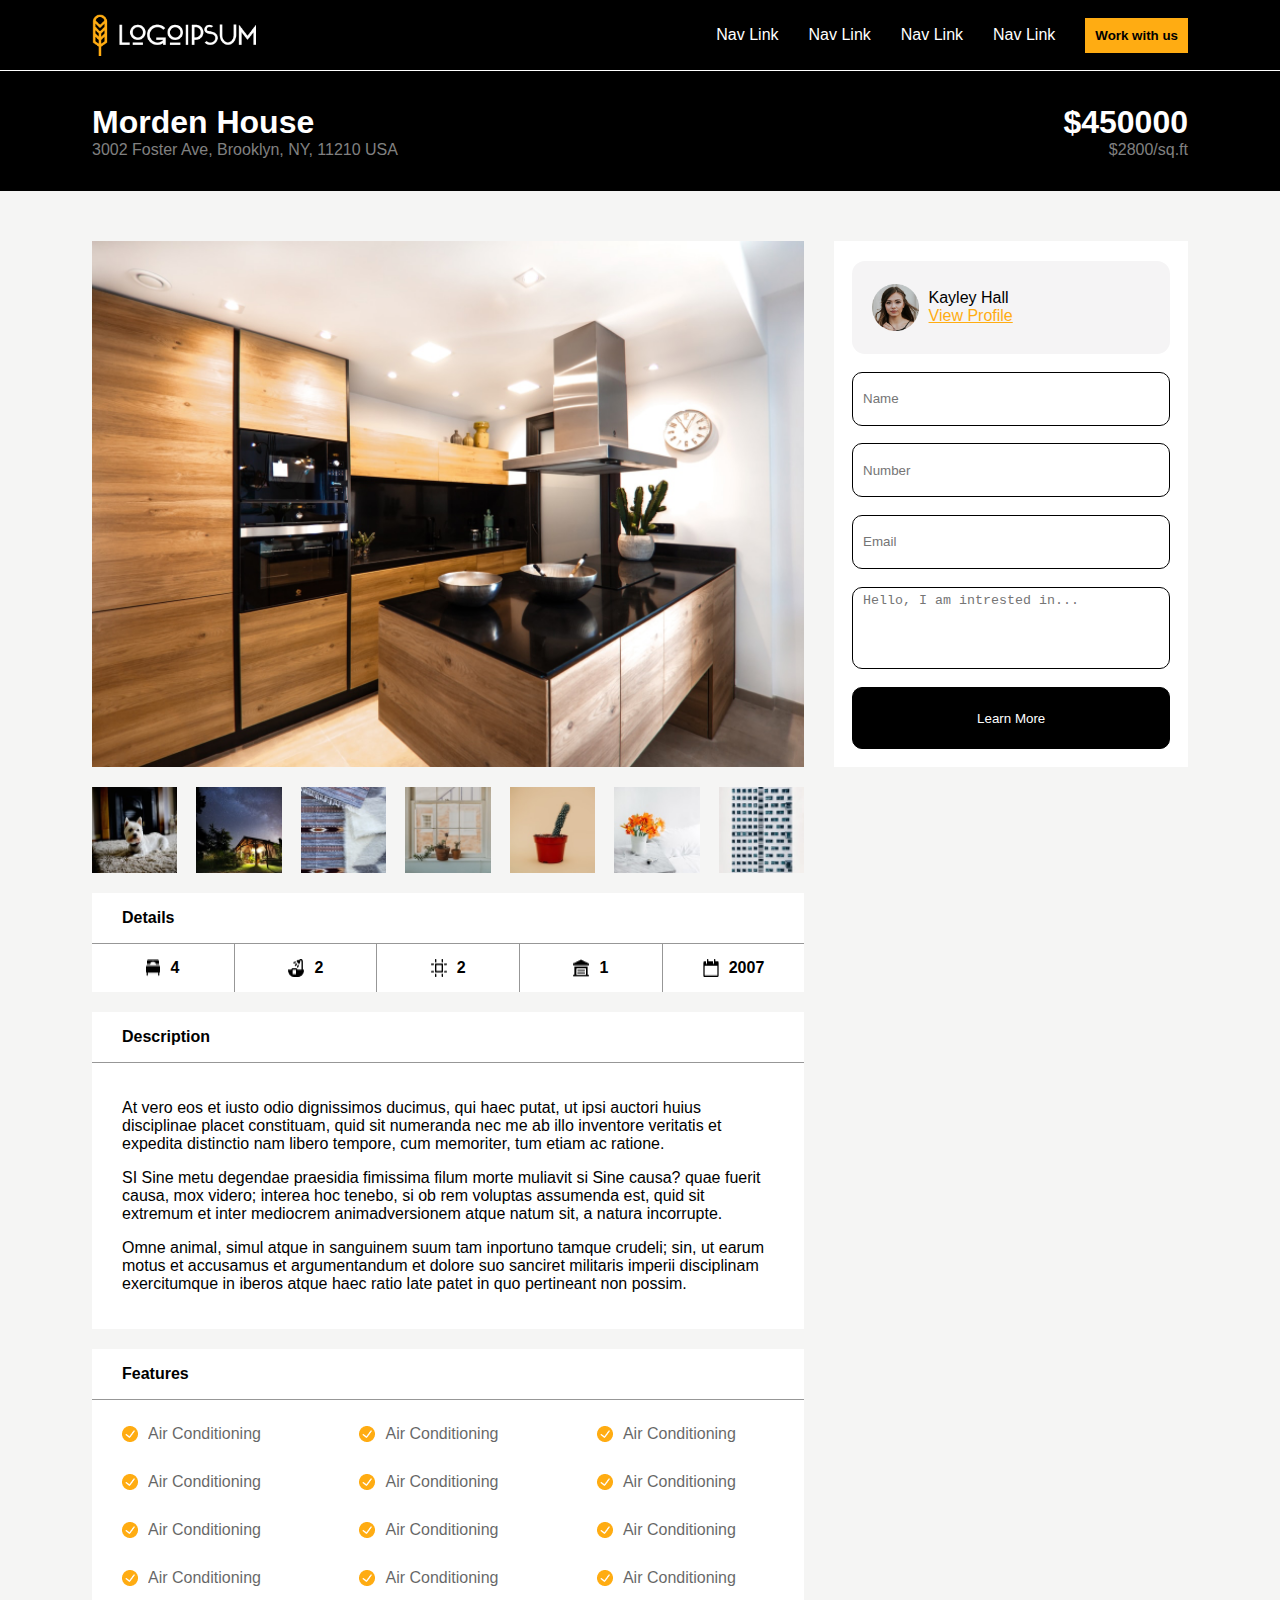
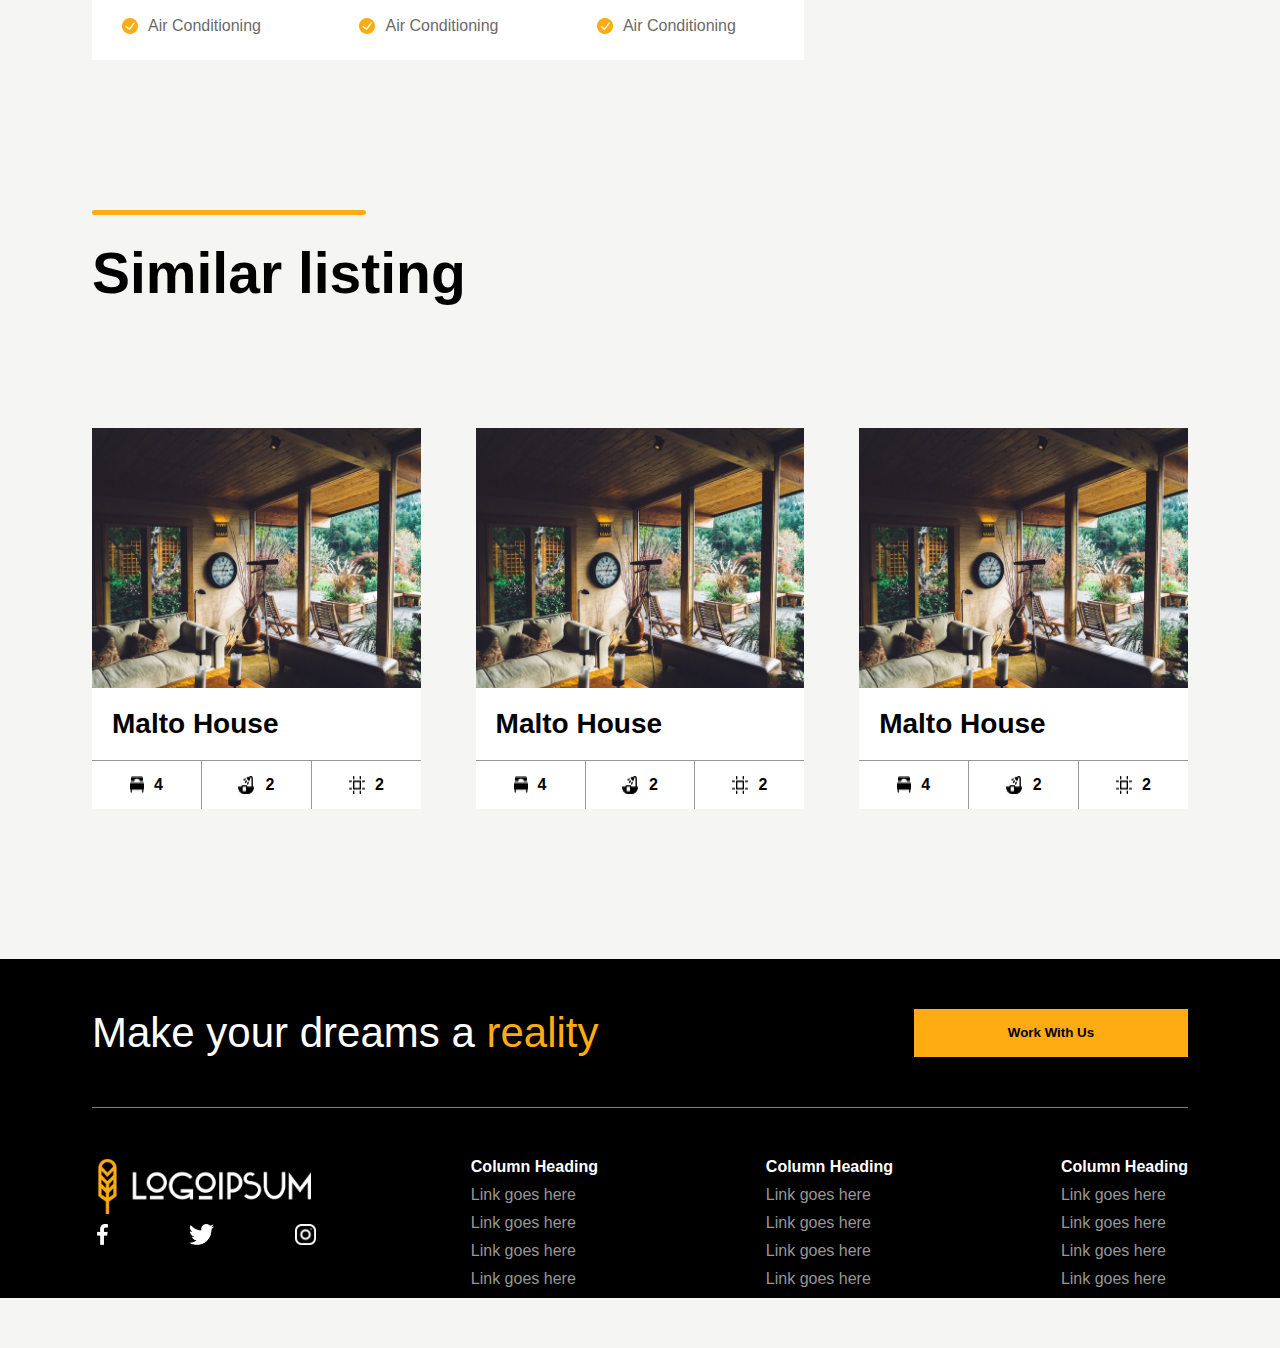
==== index.html @ f54d19bc "changed feature_visual class to detail_visual class" ====
<html>

  <head>
    <link href="index.css" rel="stylesheet">
    <link href="footer.css" rel="stylesheet">
    <title>Flex</title>
  </head>
  <body>
  
    <div class="header">
      <div class="logo">
        <img alt="logo" src="image/logo.png" class="logo">
      </div>
      <div class="links">
        <div>
          <a href="#">Nav Link</a>
        </div>
        <div>
          <a href="#">Nav Link</a>
        </div>
        <div>
          <a href="#">Nav Link</a>
        </div>
        <div>
          <a href="#">Nav Link</a>
        </div>
        <div>
          <a href="#">
            <button>Work with us</button>
          </a>
        </div>
      </div>
    </div>
    <div class="house_info">
      <div class="house_name">
        <h1>Morden House</h1>
        <p>3002 Foster Ave, Brooklyn, NY, 11210 USA</p>
      </div>
      <div class="price">
        <h1>$450000</h1>
        <p>$2800/sq.ft
      </div>
    </div>
    <div class="container">
      <div class="sub_container">
        <div class="info">
          <div class="image_container">
            <img alt="home image" src="image/Property House.png">
          </div>
          <div class="user_info_container">
            <div class="user_info">
              <div class="account">
                <div class="profile_picture">
                  <img alt="profile picture" src="image/Avatar Image.png">
                </div>
                <div class="username">
                  <p>Kayley Hall
                  <p>
                    <a class="color" href="#">View Profile</a>
                </div>
              </div>
              <div class="forms">
                <form>
                  <input placeholder="Name">
                  <input placeholder="Number" type="number">
                  <input placeholder="Email" type="email">
                  <textarea cols="30" name="feedback" placeholder="Hello, I am intrested in..." rows="10"></textarea>
                  <button>
                    <a>Learn More</a>
                  </button>
                </form>
              </div>
            </div>
          </div>
        </div>
        <div class="small_container">
          <div class="preview">
            <img alt="puppy" src="image/Rectangle.png" class="img">
            <img alt="puppy" src="image/Rectangle (1).png" class="img">
            <img alt="puppy" src="image/Rectangle (2).png" class="img">
            <img alt="puppy" src="image/Rectangle (3).png" class="img">
            <img alt="puppy" src="image/Rectangle (4).png" class="img">
            <img alt="puppy" src="image/Rectangle (5).png" class="img">
            <img alt="puppy" src="image/Rectangle (6).png" class="img">
          </div>
          
              <div class="title">
                <p class="bold">Details</p>
              </div>
              <div class="features">
                <div class="detail_visual">
                  <img src="image/Bedroom.png" alt="Bedroom">
                  <label class="detail_info">4</label>
                </div>
                <div class="detail_visual">
                  <img src="image/shower.png" alt="shower">
                  <label class="detail_info">2</label>
                </div>
                <div class="detail_visual">
                  <img src="image/grid-artboard 2.png" alt="grid">
                  <label class="detail_info">2</label>
                </div>
                <div class="detail_visual">
                  <img src="image/garage.png" alt="">
                  <label class="detail_info">1</label>
                </div>
                <div class="detail_visual">
                  <img src="image/date.png" alt="">
                  <label class="detail_info">2007</label>
                </div>
              </div>
            
            <div class="description">
              <div class="title">
                <p class="bold">Description</p>
              </div>
              <div class="description_body">
                <p>
                  At vero eos et iusto odio dignissimos ducimus, qui haec putat, ut ipsi auctori huius disciplinae placet
                  constituam, quid sit numeranda nec me ab illo inventore veritatis et expedita distinctio nam libero
                  tempore, cum memoriter, tum etiam ac ratione.
                </p>
                <p>
                  SI Sine metu degendae praesidia fimissima filum morte muliavit si Sine causa? quae fuerit causa,
                  mox videro; interea hoc tenebo, si ob rem voluptas assumenda est, quid sit extremum et inter
                  mediocrem animadversionem atque natum sit, a natura incorrupte.
                </p>
                <p>
                  Omne animal, simul atque in sanguinem suum tam inportuno tamque crudeli; sin, ut earum motus et
                  accusamus et argumentandum et dolore suo sanciret militaris imperii disciplinam exercitumque in
                  iberos atque haec ratio late patet in quo pertineant non possim.
                </p>
              </div>
            </div>
            <div class="feature_description">
               <div class="title">
                <p class="bold">Features</p>
               </div>
               <div class="feature_body">
                <div class="feature_col">
                  <div class="inline">
                    <img src="image/checkbox.png" alt="checkbox">
                    <p>Air Conditioning</p>
                  </div>
                  <div class="inline">
                    <img src="image/checkbox.png" alt="checkbox">
                    <p>Air Conditioning</p>
                  </div>
                  <div class="inline">
                    <img src="image/checkbox.png" alt="checkbox">
                    <p>Air Conditioning</p>
                  </div>
                  <div class="inline">
                    <img src="image/checkbox.png" alt="checkbox">
                    <p>Air Conditioning</p>
                  </div>
                  <div class="inline">
                    <img src="image/checkbox.png" alt="checkbox">
                    <p>Air Conditioning</p>
                  </div>
                </div>
                <div class="feature_col">
                  <div class="inline">
                    <img src="image/checkbox.png" alt="checkbox">
                    <p>Air Conditioning</p>
                  </div>
                  <div class="inline">
                    <img src="image/checkbox.png" alt="checkbox">
                    <p>Air Conditioning</p>
                  </div>
                  <div class="inline">
                    <img src="image/checkbox.png" alt="checkbox">
                    <p>Air Conditioning</p>
                  </div>
                  <div class="inline">
                    <img src="image/checkbox.png" alt="checkbox">
                    <p>Air Conditioning</p>
                  </div>
                  <div class="inline">
                    <img src="image/checkbox.png" alt="checkbox">
                    <p>Air Conditioning</p>
                  </div>
                </div>
                <div class="feature_col">
                  <div class="inline">
                    <img src="image/checkbox.png" alt="checkbox">
                    <p>Air Conditioning</p>
                  </div>
                  <div class="inline">
                    <img src="image/checkbox.png" alt="checkbox">
                    <p>Air Conditioning</p>
                  </div>
                  <div class="inline">
                    <img src="image/checkbox.png" alt="checkbox">
                    <p>Air Conditioning</p>
                  </div>
                  <div class="inline">
                    <img src="image/checkbox.png" alt="checkbox">
                    <p>Air Conditioning</p>
                  </div>
                  <div class="inline">
                    <img src="image/checkbox.png" alt="checkbox">
                    <p>Air Conditioning</p>
                  </div>
                </div>
               </div>
            </div>
        </div>
        <div class="line"></div>
        <div class="listing">
          <p class="bolder">Similar listing</p>
          <div class="similar_houses">
            <div class="malto-house">
              <img src="image/malto house.png" alt="Malto House">
              <p class="">Malto House</p>
              <div class="features">
                <div class="detail_visual">
                  <img src="image/Bedroom.png" alt="Bedroom">
                  <label class="detail_info">4</label>
                </div>
                <div class="detail_visual">
                  <img src="image/shower.png" alt="shower">
                  <label class="detail_info">2</label>
                </div>
                <div class="detail_visual">
                  <img src="image/grid-artboard 2.png" alt="grid">
                  <label class="detail_info">2</label>
                </div>
              </div>
            </div>
            <div class="malto-house">
              <img src="image/malto house.png" alt="Malto House">
              <p class="">Malto House</p>
              <div class="features">
                <div class="detail_visual">
                  <img src="image/Bedroom.png" alt="Bedroom">
                  <label class="detail_info">4</label>  
                </div>
                <div class="detail_visual">
                  <img src="image/shower.png" alt="shower">
                  <label class="detail_info">2</label>
                </div>
                <div class="detail_visual">
                  <img src="image/grid-artboard 2.png" alt="grid">
                  <label class="detail_info">2</label>
                </div>
              </div>
            </div>
            <div class="malto-house">
              <img src="image/malto house.png" alt="Malto House">
              <p class="">Malto House</p>
              <div class="features">
                <div class="detail_visual">
                  <img src="image/Bedroom.png" alt="Bedroom">
                  <label class="detail_info">4</label>
                </div>
                <div class="detail_visual">
                  <img src="image/shower.png" alt="shower">
                  <label class="detail_info">2</label>
                </div>
                <div class="detail_visual">
                  <img src="image/grid-artboard 2.png" alt="grid">
                  <label class="detail_info">2</label>
                </div>
              </div>
            </div>
            </div>
          </div>
        </div>
      </div>
      <div class="footer_container">
        <div class="footer">
          <div class="footer_head">
            <p>Make your dreams a <span class="color">reality</span>
            </p>
            <button>Work With Us</button>
          </div>
          <div class="footer_tail">
            <div class="footer_logo">
              <div class="main">
                <img alt="web logo" src="image/logo.png">
              </div>
              <div class="secondary">
                <img alt="facebook logo" src="image/facebook.png">
                <img alt="twitter logo" src="image/Path.png">
                <img alt="imstagram logo" src="image/004-instagram.png">
              </div>
            </div>
            <div class="footer_text">
              <div class="colum">
                <p class="bold">Column Heading</p>
                <a href="#">Link goes here</a>
                <a href="#">Link goes here</a>
                <a href="#">Link goes here</a>
                <a href="#">Link goes here</a>
              </div>
              <div class="colum">
                <p class="bold">Column Heading</p>
                <a href="#">Link goes here</a>
                <a href="#">Link goes here</a>
                <a href="#">Link goes here</a>
                <a href="#">Link goes here</a>
              </div>
              <div class="colum">
                <p class="bold">Column Heading</p>
                <a href="#">Link goes here</a>
                <a href="#">Link goes here</a>
                <a href="#">Link goes here</a>
                <a href="#">Link goes here</a>
              </div>
            </div>
          </div>
        </div>
      </div>
    </div>
  </body>
</html>
---- index.css ----
.account,.header{
  align-items:center
}
.header,.house_info{
  background-color:#000;
  height:70px;
  display:flex
}
.container,.header,.house_info,.info,.links,.sub_container,.user_info{
  display:flex
}
.colum a,.links a{
  text-decoration:none
}
body{
  margin:0;
  background-color:#f5f5f4;
  font-family:sans-serif
}
button{
  text-align:center;
}
.header{
  justify-content: space-between;
  padding:0 92px;
  border-bottom:1px solid #fff
}
.logo{
  width:15%
}
.logo img{
  width:100%
}
.links{
  width:50%;
  flex-direction:row;
  justify-content:flex-end;
  align-items:center
}
.links div,.secondary img{
  margin-right:30px
}
.links button,.links div:last-of-type{
  margin-right:0
}
.links a{
  color:#fff
}
.links button{
  border:none;
  background-color:#ffac12;
  padding:10px;
  cursor:pointer;
  font-weight:700
}
.house_info{
  color:#fff;
  margin:0;
  flex-wrap:wrap;
  padding:25px 92px;
  align-items:center
}
.house_name,.price{
  width:50%;
  flex-wrap:wrap
}
.price{
  text-align:right
}
.house_info h1,.house_info p,.secondary img:last-of-type{
  margin:0
}
.house_info p{
  color:grey
}
.container{
  width:100%;
  justify-content:center;
  flex-wrap:wrap
}
.sub_container{
  margin:50px 92px;
  flex-direction: column;
}
.image_container{
  display:flex;
  width:65%;
  flex-wrap:wrap
}
.image_container img{
  width:100%;
  height:100%
}
.user_info_container{
  width:35%;
}
.user_info{
  margin:0 0 0 30px;
  display: flex;
  background-color:#fff;
  flex-direction: column;
  height:100%;
  align-items: center;
}
.account,.forms{
  width:90%;
  display:flex
}
.account{
  background-color:#f5f4f5;
  margin:20px 0 0px 0;
  border-radius:13px;
  height:18%
}
.profile_picture{
  margin:0 0 0 20px;
  display:flex;
  align-items:center;
  height: 50%;
}
.profile_picture img{
  height: 100%;
}
.username{
  display:flex;
  padding:0 0 0 10px;
  height:100%;
  flex-direction: column;
  justify-content: center;
}
.color{
  color:#ffac12
}
.username p{
  margin: 0px;
}
.forms{
  justify-content:center;
  flex-wrap:wrap;
  height:80%
}
.forms form{
  display:flex;
  flex-wrap:wrap;
  justify-content:center;
  align-content: space-evenly;
  margin: 0;
}
.preview,.small_container{
  flex-wrap:wrap;
  display:flex
}
.forms button,.forms input,.forms textarea{
  width:100%;
  height:13%;
  border-radius:10px;
  border:1px solid #000;
  padding:0 0 0 10px;
  resize: none;
}
.forms textarea{
  height:20%;
  box-sizing:border-box;
  padding-top:5px
}
.forms button{
  background-color:#000;
  color:#fff;
  height:15%;
  padding:0;
  cursor: pointer;
}
.small_container{
  width:65%
}
.preview{
  width:100%;
  margin:20px 0px 20px 0;
  justify-content:space-between
}
.preview img{
  width:12%
}
.p_container{
  width:100%;
  margin:0
}
.title{
  background-color: #fff;
  width: 100%;
  padding-left: 30px ;
  border-bottom: #979797 1px solid;
}
.features{
  background-color: #fff;
  display: flex;
  width: 100%;
  justify-content: space-between;
  align-items: center;
}
.detail_visual{
  display: flex;
  width: 100%;
  justify-content: center;
  padding: 15px 0 15px 0;
  border-right:1px #979797 solid;
}
.detail_info{
  display: inline-block;
  padding-left: 10px;
  font-weight: 700;
}
.detail_visual:last-of-type{
  border: none;
}
.bold{
  font-weight: 700;
}
.description{
  width: 100%;
  background-color: #fff;
  margin: 20px 0 0 0;
  overflow: hidden;
}
.description_body{
  padding: 20px 30px;
}
.feature_description{
  background-color: #fff;
  margin-top:20px;
  display: flex;
  width: 100%;
  flex-direction: column;
  overflow: hidden;
}
.feature_body{
  display: flex;
  background-color: #ffffff;
  width: 100%;
  padding-bottom: 10px;
}
.feature_col{
  display: flex;
  padding:10px 0 0 30px;
  flex-wrap: wrap;
  width: 30%;
}
.feature_col img{
  width: 16px;
  height: 16px;
}
.feature_col p{
  margin: 0;
  padding-left: 10px;;
  opacity: 0.6;
}
.inline{
  width: 100%;
  display: flex;
  padding: 15px 0 15px 0;
  align-items: center;
}
.bolder{
  font-weight: 700;
  font-size: 57px;
  margin-top: 15px;
}
.line{
  background-color: #ffac12;
  height: 5px;
  width: 25%;
  margin-top: 150px;
  border-radius: 20px;
}
.listing{
  display: flex;
  flex-direction: column;
  width: 100%;
  padding-top : 10px;
}
.similar_houses {
  display: flex;
  width: 100%;
  justify-content: space-between;
  margin-top: 65px;
}
.similar_houses p{
  background-color: #ffffff;
  margin: 0 ;
  font-size: 28px;
  border-bottom: 1px #979797 solid;
  padding: 20px;
  font-weight: 700;
}
.malto-house{
  width: 30%;
}
.malto-house img{
  width: 100%;
}
.detail_visual img{
  width: unset;
}
---- footer.css ----
.footer_container{
    background-color:#000;
    width:100%;
    margin-top: 100px;
  }
  .footer_container p{
    text-align:center;
    margin:0;
    flex-wrap:wrap
  }
  .footer{
    display:flex;
    margin:0 92px 50px;
    flex-wrap:wrap
  }
  .footer_head{
    width:100%;
    height:40%;
    padding:50px 0;
    display:flex;
    color:#fff;
    justify-content:space-between;
    border-bottom:1px solid gray
  }
  .footer_head p{
    font-size:42px
  }
  .footer_head button{
    width:25%;
    background-color:#ffac12;
    font-weight:700;
    cursor:pointer;
    border: none;
  }
  .footer_tail{
    margin:50px 0 0;
    width:100%;
    display:flex;
    color:#fff;
    justify-content:space-between
  }
  .footer_logo{
    display:flex;
    flex-direction: column;
    width:20%
  }
  .main{
    display:flex;
    padding-left:5px;
  }
  .main img{
    width:100%;
    height: min-content;
  }
  .secondary{
    display:flex;
    margin-top: 10px;
    width:100%;
    height:15%;
    padding-left: 5px;
    justify-content:space-between;
  }
  .footer_text{
    display:flex;
    width:70%;

    justify-content:space-between;
  }
  .colum{
    display:flex;
    flex-wrap:wrap;
    flex-direction:column;
    margin-left:50px
  }
  .colum a,.colum p{
    width:100%;
    text-align:left;
    padding-bottom: 10px;
  }
  .colum a{
    color:#979797;
    background-color: black;
    width: 100%;
  }
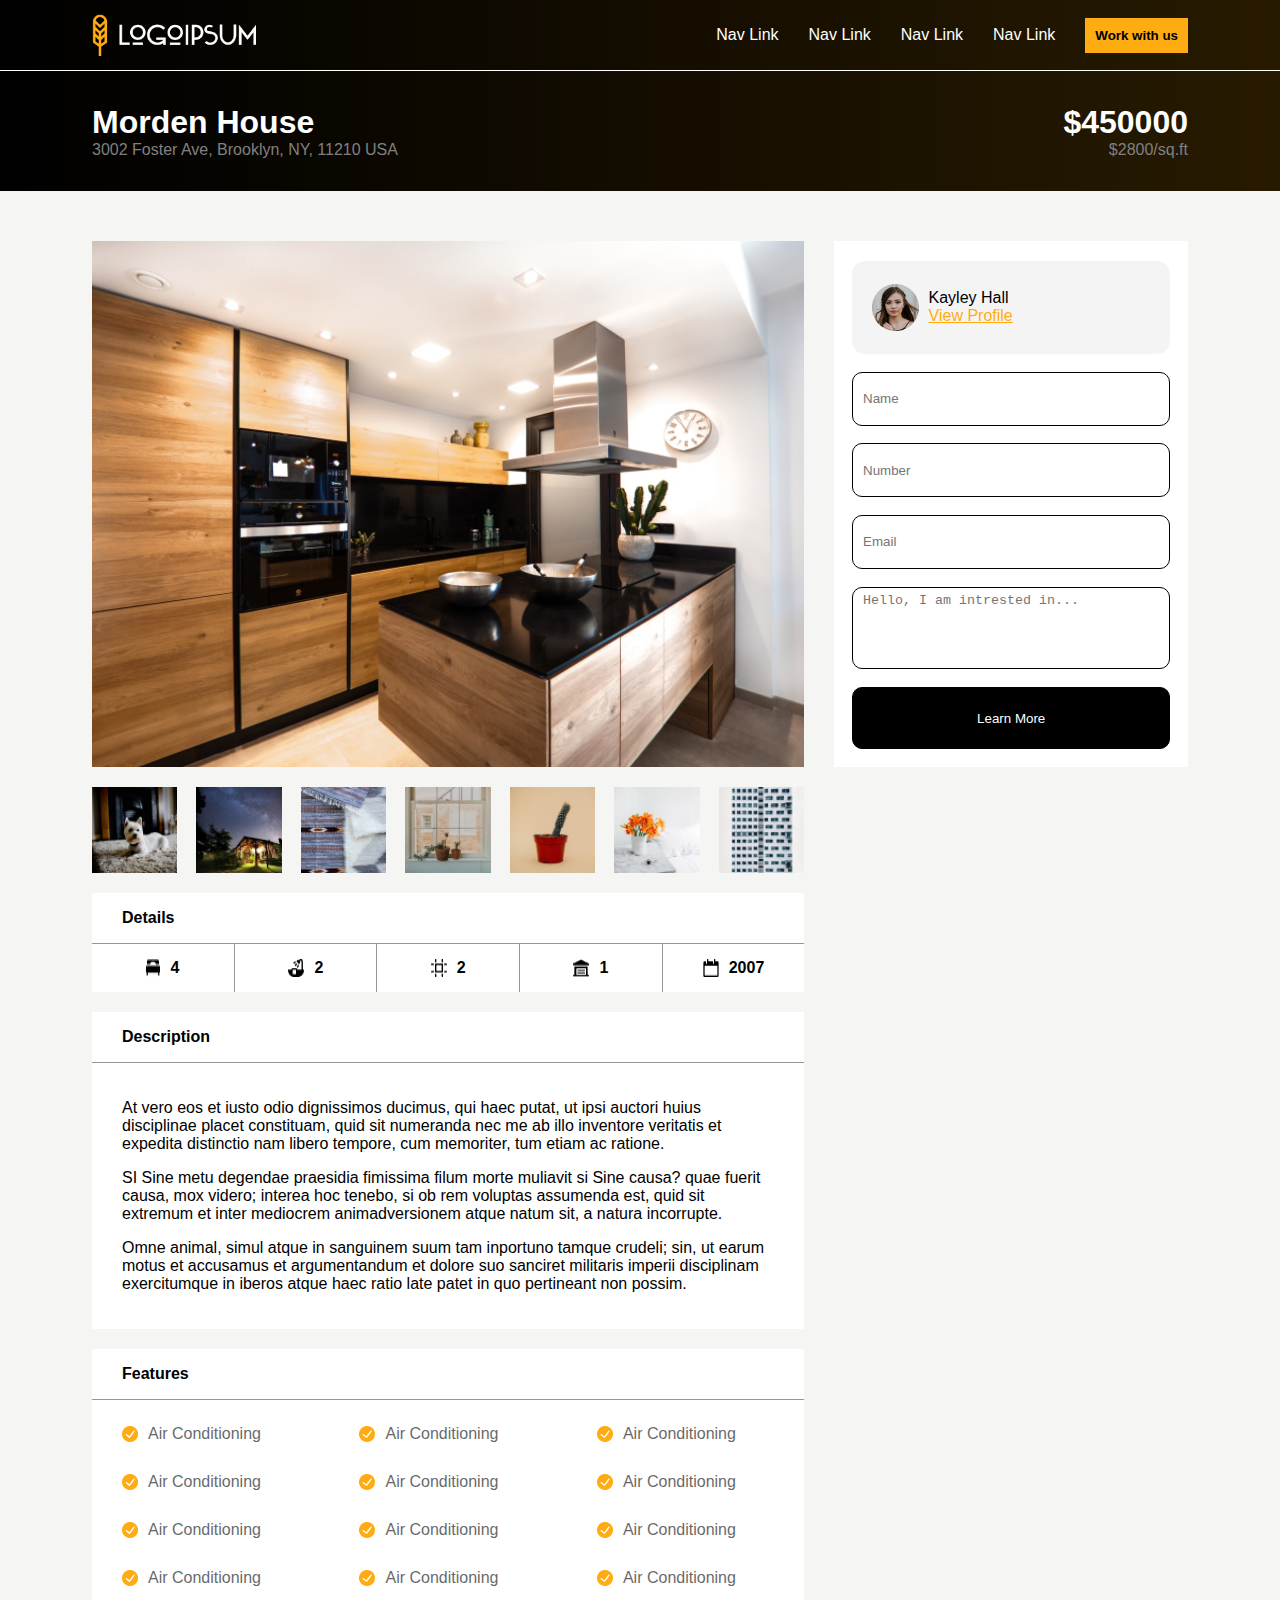
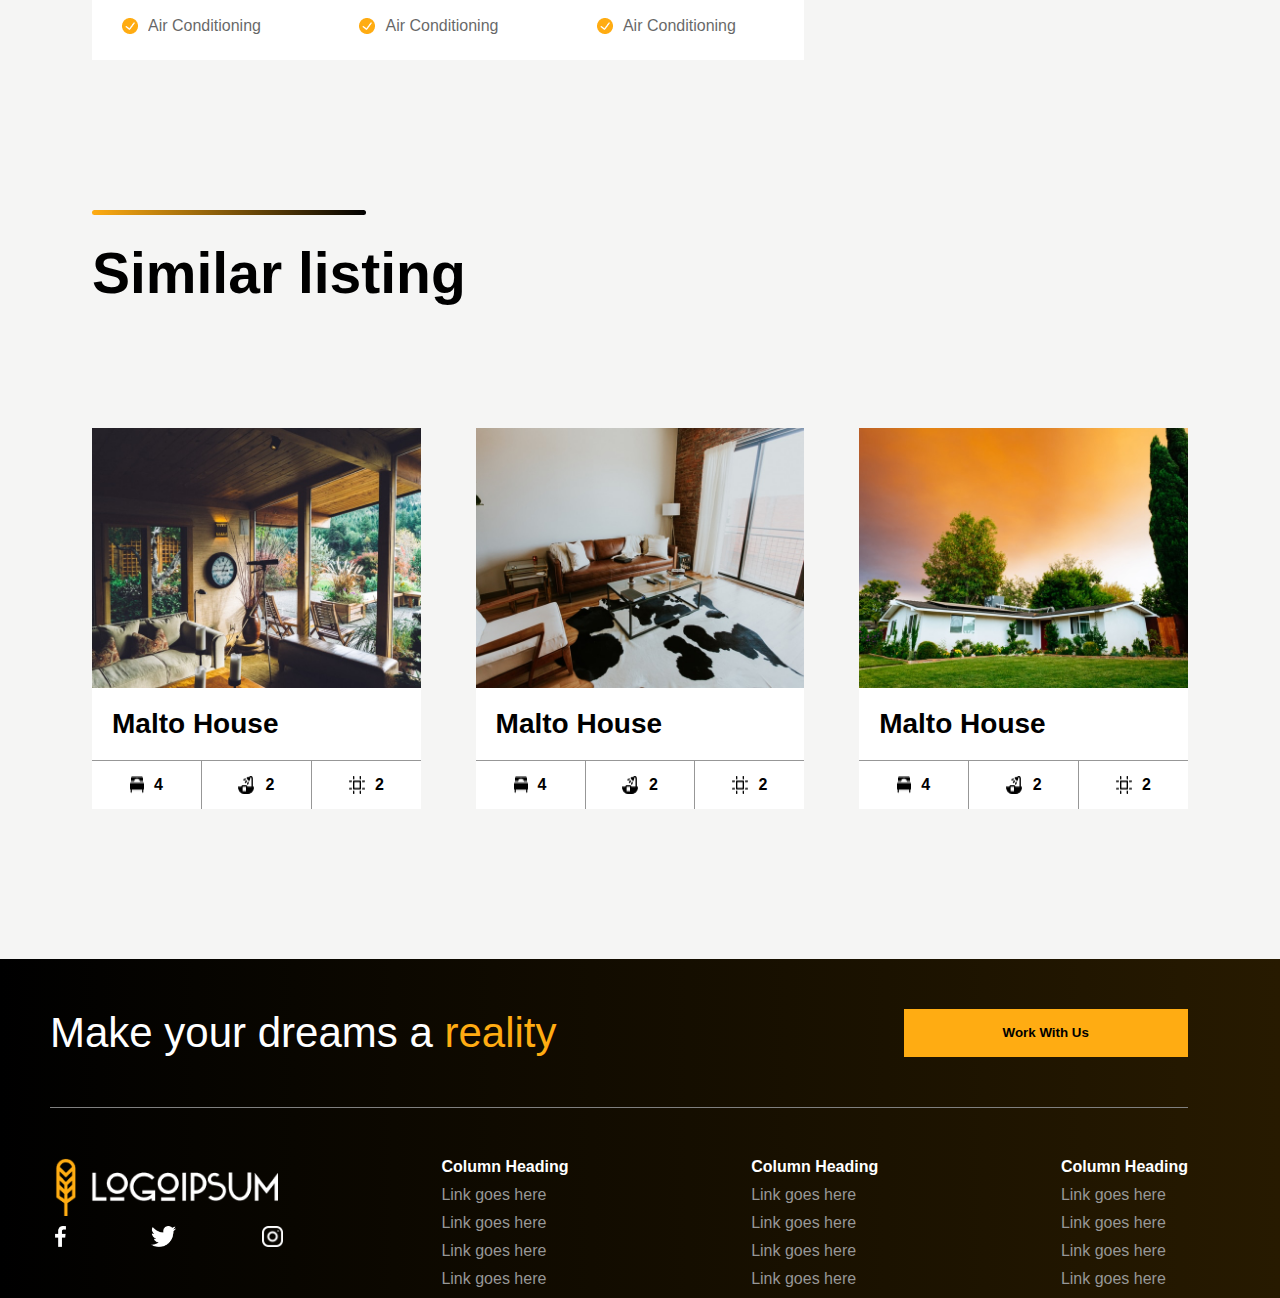
==== commit a07ca15f: "quality updates" ====
--- a/index.html
+++ b/index.html
@@ -1,4 +1,3 @@
-
 <html>
 
   <head>
@@ -134,10 +133,10 @@
               </div>
             </div>
             <div class="feature_description">
-               <div class="title">
+              <div class="title">
                 <p class="bold">Features</p>
-               </div>
-               <div class="feature_body">
+              </div>
+              <div class="feature_body">
                 <div class="feature_col">
                   <div class="inline">
                     <img src="image/checkbox.png" alt="checkbox">
@@ -204,7 +203,7 @@
                     <p>Air Conditioning</p>
                   </div>
                 </div>
-               </div>
+              </div>
             </div>
         </div>
         <div class="line"></div>
@@ -230,7 +229,7 @@
               </div>
             </div>
             <div class="malto-house">
-              <img src="image/malto house.png" alt="Malto House">
+              <img src="image/malto house1.png" alt="Malto House">
               <p class="">Malto House</p>
               <div class="features">
                 <div class="detail_visual">
@@ -248,7 +247,7 @@
               </div>
             </div>
             <div class="malto-house">
-              <img src="image/malto house.png" alt="Malto House">
+              <img src="image/malto house2.png" alt="Malto House">
               <p class="">Malto House</p>
               <div class="features">
                 <div class="detail_visual">
--- a/index.css
+++ b/index.css
@@ -2,7 +2,7 @@
   align-items:center
 }
 .header,.house_info{
-  background-color:#000;
+  background-image: linear-gradient(270deg, #271A00, #000000);
   height:70px;
   display:flex
 }
@@ -15,7 +15,7 @@
 body{
   margin:0;
   background-color:#f5f5f4;
-  font-family:sans-serif
+  font-family:sans-serif;
 }
 button{
   text-align:center;
@@ -266,7 +266,7 @@
   margin-top: 15px;
 }
 .line{
-  background-color: #ffac12;
+  background-image: linear-gradient(90deg, #ffac12, #000000);
   height: 5px;
   width: 25%;
   margin-top: 150px;
--- a/footer.css
+++ b/footer.css
@@ -1,5 +1,5 @@
 .footer_container{
-    background-color:#000;
+    background-image: linear-gradient(270deg, #271A00, #000000);
     width:100%;
     margin-top: 100px;
   }
@@ -10,7 +10,7 @@
   }
   .footer{
     display:flex;
-    margin:0 92px 50px;
+    margin:0 92px 0 50px;
     flex-wrap:wrap
   }
   .footer_head{
@@ -79,6 +79,5 @@
   }
   .colum a{
     color:#979797;
-    background-color: black;
     width: 100%;
   }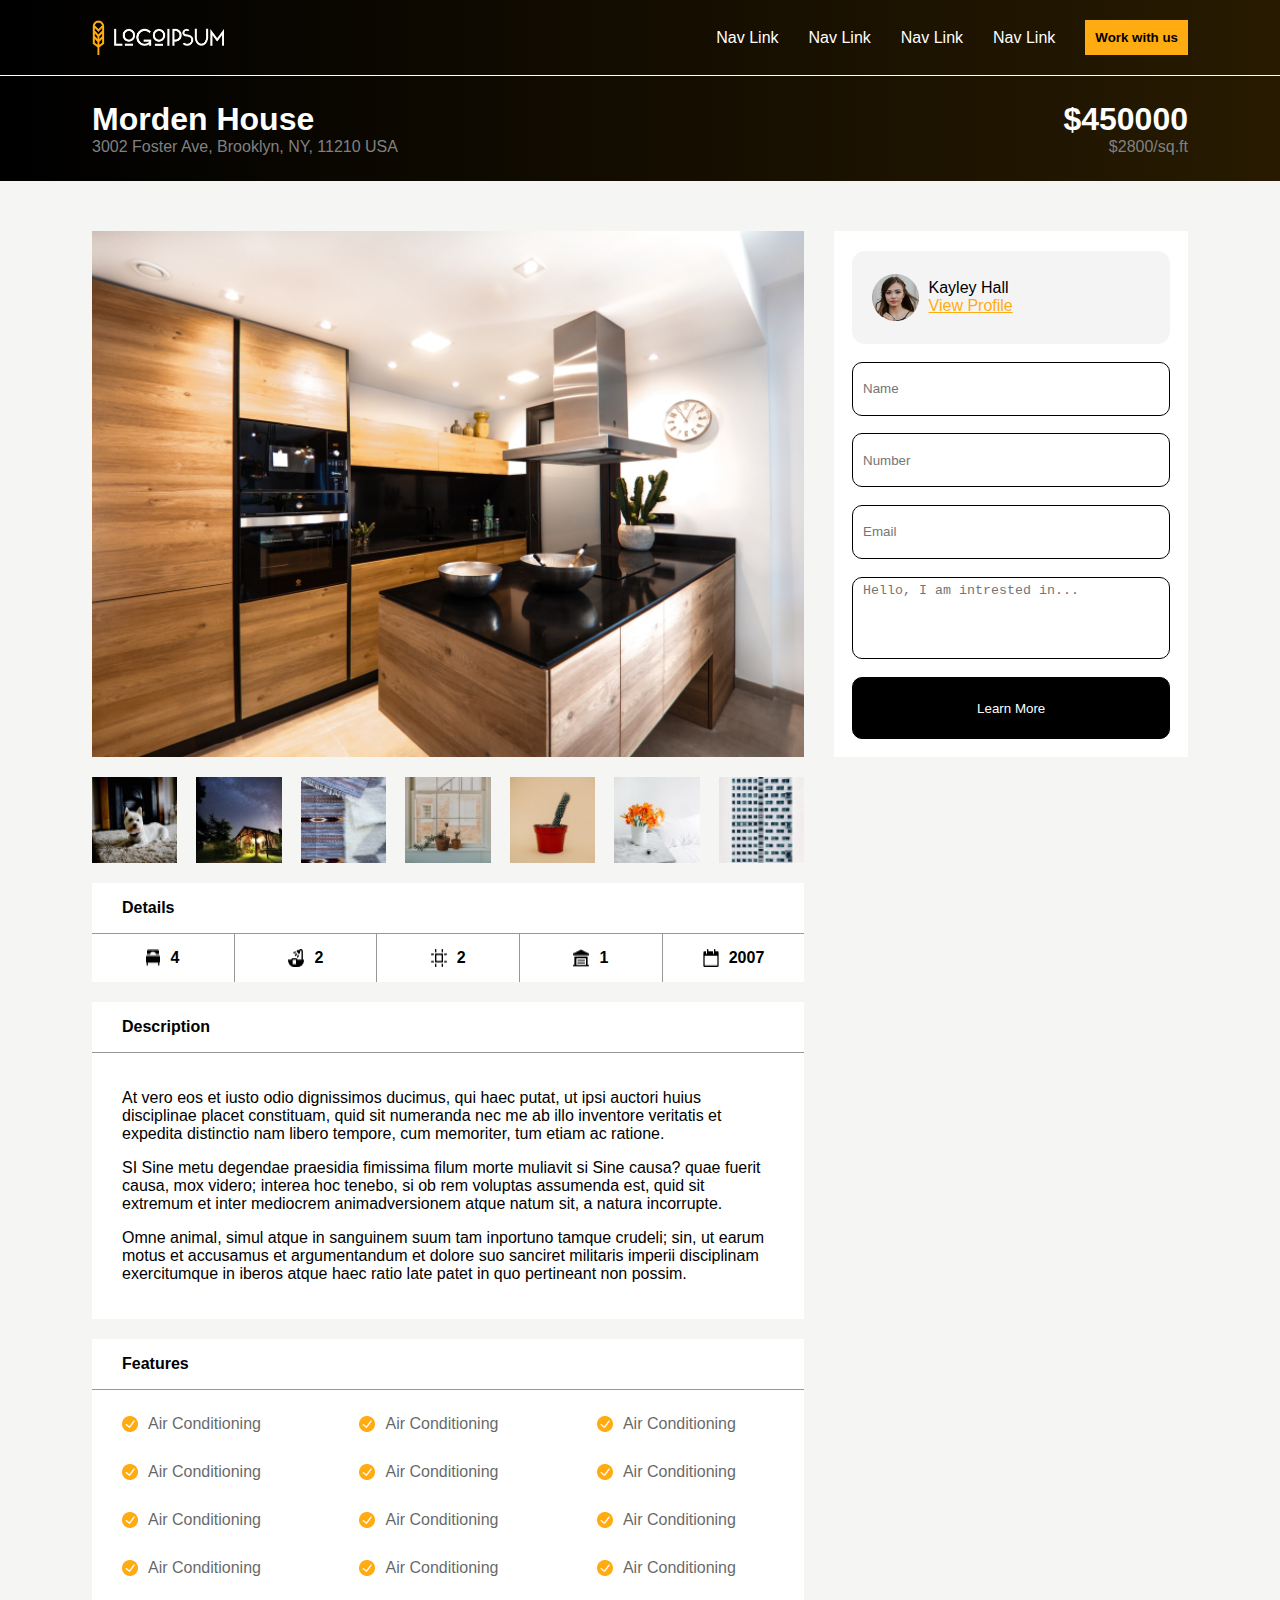
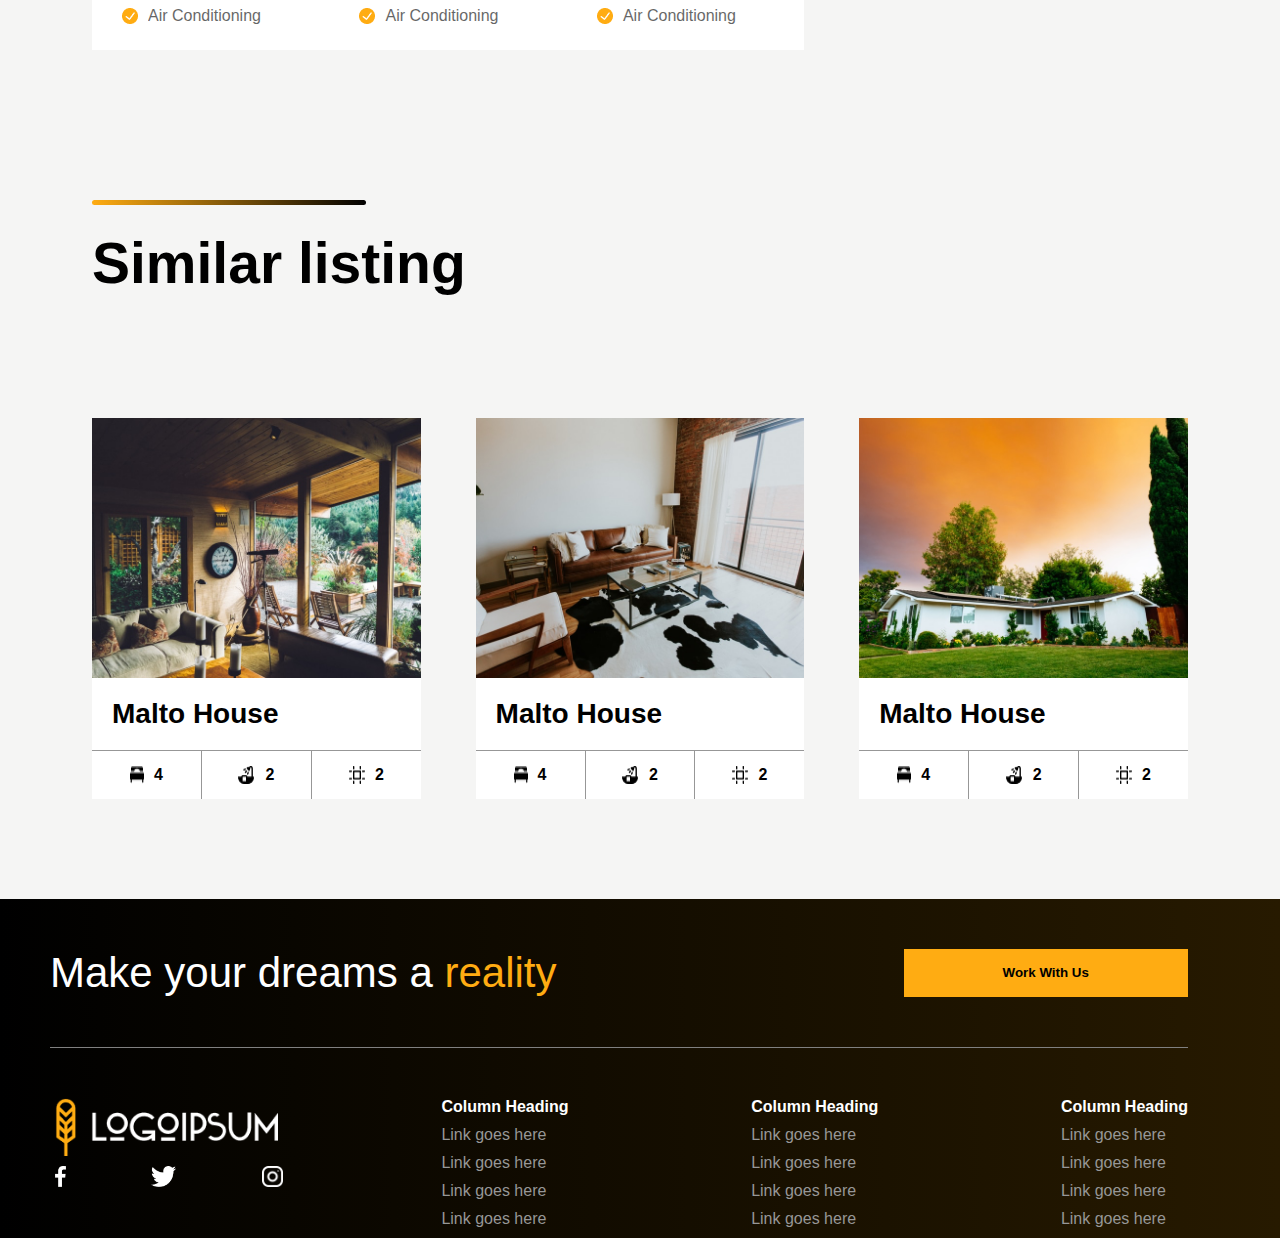
==== commit 8c4bc25b: "website made responsive for device width 425px" ====
--- a/index.html
+++ b/index.html
@@ -1,8 +1,10 @@
-<html>
+<html lang="en">
 
   <head>
+    <meta name="viewport" content="width=device-width, initial-scale=1.0">
     <link href="index.css" rel="stylesheet">
     <link href="footer.css" rel="stylesheet">
+    <meta name="viewport" content="width=device-width, initial-scale=1.0">
     <title>Flex</title>
   </head>
   <body>
@@ -41,7 +43,6 @@
         <p>$2800/sq.ft
       </div>
     </div>
-    <div class="container">
       <div class="sub_container">
         <div class="info">
           <div class="image_container">
@@ -267,7 +268,6 @@
             </div>
           </div>
         </div>
-      </div>
       <div class="footer_container">
         <div class="footer">
           <div class="footer_head">
--- a/index.css
+++ b/index.css
@@ -1,16 +1,19 @@
+
 .account,.header{
   align-items:center
 }
 .header,.house_info{
   background-image: linear-gradient(270deg, #271A00, #000000);
-  height:70px;
   display:flex
 }
-.container,.header,.house_info,.info,.links,.sub_container,.user_info{
+.header,.house_info,.info,.links,.sub_container,.user_info{
   display:flex
 }
 .colum a,.links a{
   text-decoration:none
+}
+.info{
+  flex-wrap: wrap;
 }
 body{
   margin:0;
@@ -22,14 +25,14 @@
 }
 .header{
   justify-content: space-between;
-  padding:0 92px;
+  padding:20 92px;
   border-bottom:1px solid #fff
 }
 .logo{
   width:15%
 }
 .logo img{
-  width:100%
+  width: 80%;
 }
 .links{
   width:50%;
@@ -73,11 +76,7 @@
 .house_info p{
   color:grey
 }
-.container{
-  width:100%;
-  justify-content:center;
-  flex-wrap:wrap
-}
+
 .sub_container{
   margin:50px 92px;
   flex-direction: column;
@@ -300,4 +299,64 @@
 }
 .detail_visual img{
   width: unset;
-}   +}   
+@media screen and (max-width: 425px){
+  .links{
+    display: none;
+  }
+  .logo{
+    width: 100%;
+    margin: 0;
+  }
+  .header, .house_info{
+    padding: 20px 0 20px 20px;
+    margin: 0;
+  }
+  .house_info{
+    flex-direction: column;
+    align-content: flex-start;
+  }
+  .price{
+    text-align: left;
+    padding-top: 10px;
+  }
+  .image_container, .user_info_container{
+    width: 100%;
+    display: flex;
+  }
+  .small_container{
+    width: 100%;
+  }
+  .sub_container{
+    margin: 10px 10px;
+  }
+  .user_info{
+    margin: 10px 0 0 0;
+  }
+  .forms{
+    height: 400px;
+  }
+  .forms input, .forms textarea{
+    border: none;
+    border-bottom: 1px #000000 solid;
+    border-radius: 0;
+  }
+  .forms textarea{
+    padding-top: 55px;
+  }
+  .similar_houses{
+    margin-top: 10px;
+    padding-top: 0;
+    flex-direction: column;
+  }
+  .line{
+    width: 50%;
+  }
+  .malto-house{
+    width: 100%;
+    margin: 20px 0 0 0;
+  }
+  .feature_description{
+    overflow-x: scroll;
+  }
+}--- a/footer.css
+++ b/footer.css
@@ -80,4 +80,30 @@
   .colum a{
     color:#979797;
     width: 100%;
-  }+  }
+@media screen and (max-width: 425px) {
+  .footer_head{
+    flex-direction: column;
+  }
+  .footer{
+    margin: 0;
+    display: flex;
+  }
+  .footer_logo{
+    align-self: center;
+    width: 30%;
+
+  }
+  .footer button{
+    width: 90%;
+    align-self: center;
+    height: 40px;
+    margin-top: 20px;
+  }
+  .footer_tail{
+    flex-direction: column;
+  }
+  .footer_text{
+    width: unset;
+  }
+}
